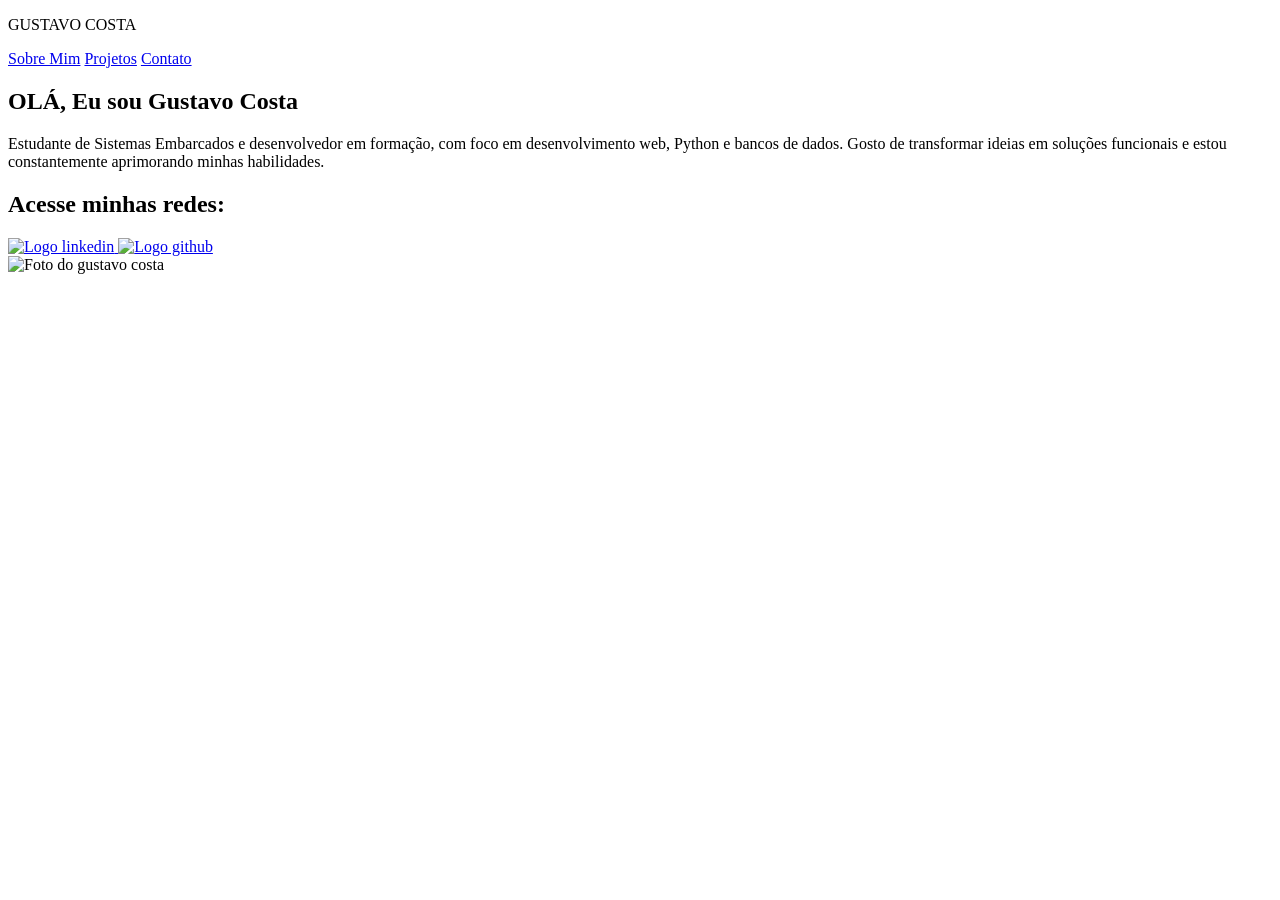
==== index.html @ 6296b114 "concluido a home do portifólio" ====
<!DOCTYPE html>
<html lang="pt-br">
<head>
    <meta charset="UTF-8">
    <meta name="viewport" content="width=device-width, initial-scale=1.0">
    <title>Gustavo Costa | Portfólio</title>
    <link rel ="stylesheet" href="styles.css">
</head>
<body>
    <header class="cabecalho">
        <p class="cabecalho__texto">GUSTAVO COSTA</p>
        <nav class="cabecalho__menu">
            <a class="cabecalho__menu__link" href="#">Sobre Mim</a>
            <a class="cabecalho__menu__link" href="#">Projetos</a>
            <a class="cabecalho__menu__link" href="#">Contato</a>
        </nav>
    </header>
    <main class="home">
        <section class="home__conteudo">
                <h1 class="home__conteudo__titulo">
                    OLÁ, Eu sou Gustavo Costa
                </h1>
                <p class="home__conteudo__paragrafo">
                    Estudante de Sistemas Embarcados e desenvolvedor em formação, com foco em desenvolvimento web, Python e bancos de dados. Gosto de transformar ideias em soluções funcionais e estou constantemente aprimorando minhas habilidades.
                </p>
            <div class ="home__redes">
                <h2 class="home__redes__subtitulo">
                    Acesse minhas redes:
                </h2>
            
                <div class="home__redes__links">
                    <a 
                        class="home__redes__link" 
                        href="https://www.linkedin.com/in/gustavo-costa-andrade"
                        target="_blank"
                        rel="noopener noreferrer"
                        aria-label="Acessar meu LinkedIn"
                        >
                        <img src="assets/linkedin.png" alt="Logo linkedin">
                    </a>
                    <a 
                        class="home__redes__link" 
                        href= "https://github.com/gusta870"
                        target="_blank"
                        rel="noopener noreferrer"
                        aria-label="Acessar meu GitHub"
                        >
                        <img src="assets/github.png" alt="Logo github">
                    </a>
                </div>
            </div>
        </section>

        <section class="home__apresentacao">
            <img 
                class="home__imagem" 
                src="assets/image.png" 
                alt="Foto do gustavo costa"
            >
        </section>
    </main>
    <footer class="rodape"></footer>
</body>
</html>
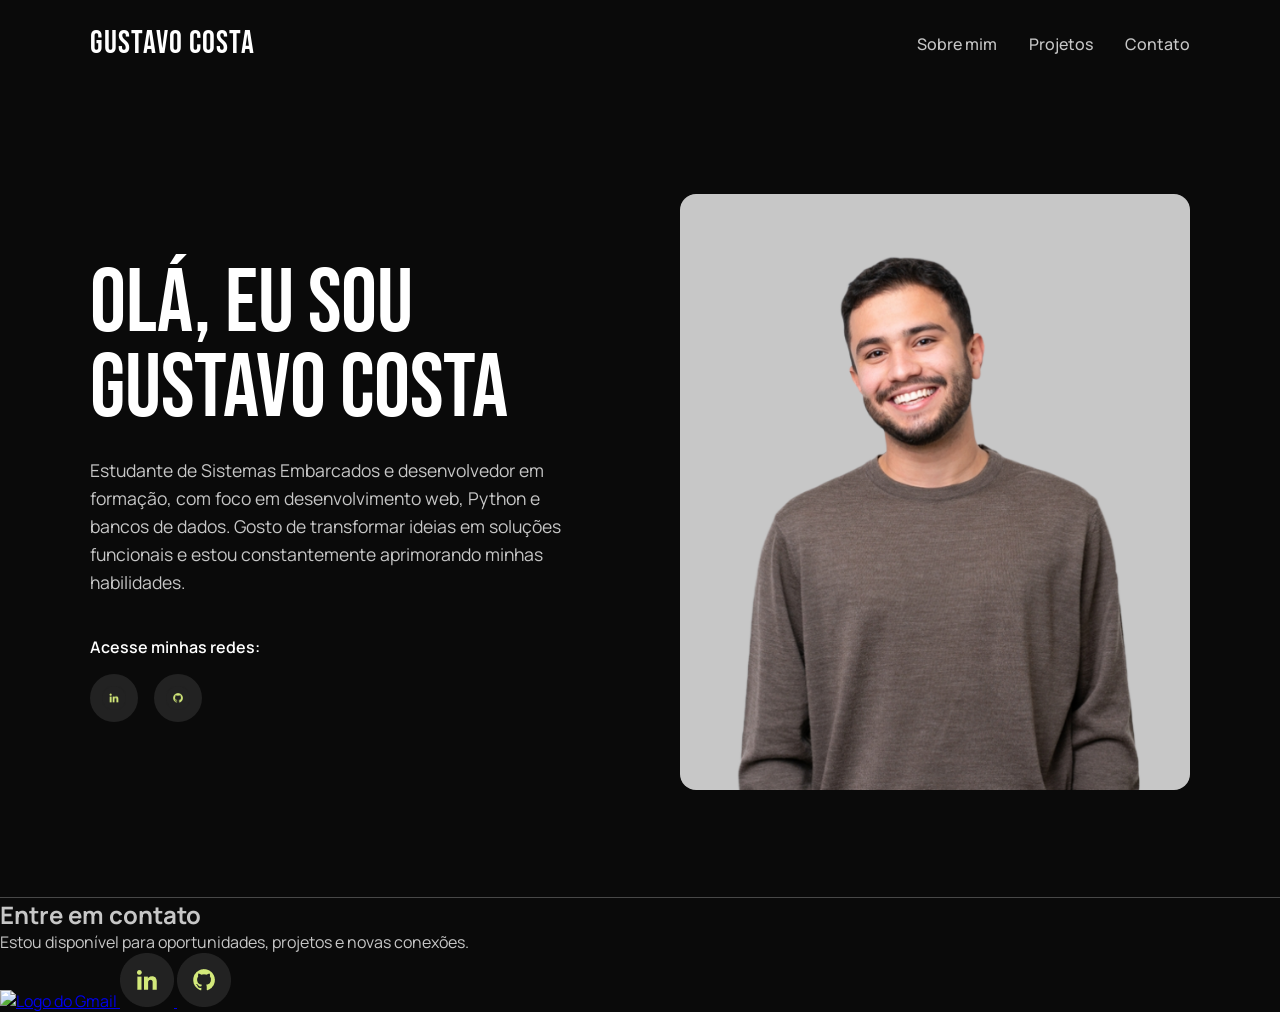
==== commit a888e976: "implementações dos links para as outras páginas e conclusão do rodapé" ====
--- a/index.html
+++ b/index.html
@@ -10,9 +10,15 @@
     <header class="cabecalho">
         <p class="cabecalho__texto">GUSTAVO COSTA</p>
         <nav class="cabecalho__menu">
-            <a class="cabecalho__menu__link" href="#">Sobre Mim</a>
-            <a class="cabecalho__menu__link" href="#">Projetos</a>
-            <a class="cabecalho__menu__link" href="#">Contato</a>
+            <a class="cabecalho__menu__link" href="about.html">
+                Sobre mim
+            </a>
+            <a class="cabecalho__menu__link" href="project.html">
+                Projetos
+            </a>
+            <a class="cabecalho__menu__link" href="#contato">
+                Contato
+            </a>
         </nav>
     </header>
     <main class="home">
@@ -59,6 +65,46 @@
             >
         </section>
     </main>
-    <footer class="rodape"></footer>
+    <footer class="rodape" id="contato">
+        <h2 class="rodape__titulo">
+            Entre em contato
+        </h2>
+
+        <p class="rodape__texto">
+            Estou disponível para oportunidades, projetos e novas conexões.
+        </p>
+
+        <div class="rodape__redes">
+            <a
+                class="rodape__redes__link"
+                href="https://mail.google.com/mail/?view=cm&fs=1&to=anjosgustavodev@gmail.com&su=Contato%20pelo%20portfólio"
+                target="_blank"
+                rel="noopener noreferrer"
+                aria-label="Enviar um e-mail para Gustavo Costa"
+            >
+                <img src="assets/gmail.png" alt="Logo do Gmail">
+            </a>
+
+            <a
+                class="rodape__redes__link"
+                href="https://www.linkedin.com/in/gustavo-costa-andrade"
+                target="_blank"
+                rel="noopener noreferrer"
+                aria-label="Acessar meu LinkedIn"
+            >
+                <img src="assets/linkedin.png" alt="Logo do LinkedIn">
+            </a>
+
+            <a
+                class="rodape__redes__link"
+                href="https://github.com/gusta870"
+                target="_blank"
+                rel="noopener noreferrer"
+                aria-label="Acessar meu GitHub"
+            >
+                <img src="assets/github.png" alt="Logo do GitHub">
+            </a>
+        </div>
+    </footer>
 </body>
 </html>
--- a/styles.css
+++ b/styles.css
@@ -0,0 +1,224 @@
+@import url('https://fonts.googleapis.com/css2?family=Bebas+Neue&family=Inter:ital,opsz,wght@0,14..32,100..900;1,14..32,100..900&display=swap');
+
+@import url('https://fonts.googleapis.com/css2?family=Manrope:wght@400;500;600;700&display=swap');
+
+
+:root {
+    --cor-de-fundo: #0A0A0A;
+    --cor-titulo: #FFFFFF;
+    --cor-texto: #C7C7C7;
+    --cor-destaque: #D3E97A;
+    --cor-borda: #484848;
+
+    --fonte-titulo: "Bebas Neue", sans-serif;
+    --fonte-texto: "Manrope", sans-serif;
+}
+
+
+* {
+    margin: 0;
+    padding: 0;
+    box-sizing: border-box;
+}
+
+
+html {
+    scroll-behavior: smooth;
+}
+
+
+body {
+    background-color: var(--cor-de-fundo);
+    color: var(--cor-texto);
+    font-family: var(--fonte-texto);
+}
+
+
+/* CABEÇALHO */
+
+.cabecalho {
+    width: 100%;
+    max-width: 1440px;
+    margin: 0 auto;
+    padding: 24px 7%;
+
+    display: flex;
+    align-items: center;
+    justify-content: space-between;
+}
+
+.cabecalho__texto {
+    color: var(--cor-titulo);
+    font-family: var(--fonte-titulo);
+    font-size: 2rem;
+    letter-spacing: 1px;
+}
+
+.cabecalho__menu {
+    display: flex;
+    align-items: center;
+    gap: 32px;
+}
+
+.cabecalho__menu__link {
+    color: var(--cor-texto);
+    font-size: 1rem;
+    font-weight: 500;
+    text-decoration: none;
+    transition: color 0.3s ease;
+}
+
+.cabecalho__menu__link:hover {
+    color: var(--cor-destaque);
+}
+
+
+/* SEÇÃO PRINCIPAL */
+
+.home {
+    width: 100%;
+    max-width: 1440px;
+    min-height: calc(100vh - 90px);
+    margin: 0 auto;
+    padding: 64px 7%;
+
+    display: flex;
+    align-items: center;
+    justify-content: space-between;
+    gap: 80px;
+}
+
+.home__conteudo {
+    width: 50%;
+    max-width: 600px;
+}
+
+.home__conteudo__titulo {
+    color: var(--cor-titulo);
+    font-family: var(--fonte-titulo);
+    font-size: clamp(3.5rem, 7vw, 6.3rem);
+    font-weight: 400;
+    line-height: 0.95;
+    text-transform: uppercase;
+}
+
+.home__conteudo__paragrafo {
+    max-width: 550px;
+    margin-top: 24px;
+
+    color: var(--cor-texto);
+    font-size: 1.1rem;
+    line-height: 1.6;
+}
+
+
+/* REDES SOCIAIS */
+
+.home__redes {
+    margin-top: 40px;
+}
+
+.home__redes__subtitulo {
+    margin-bottom: 16px;
+
+    color: var(--cor-titulo);
+    font-size: 1rem;
+    font-weight: 600;
+}
+
+.home__redes__links {
+    display: flex;
+    align-items: center;
+    gap: 16px;
+}
+
+.home__redes__link {
+    width: 48px;
+    height: 48px;
+
+    display: flex;
+    align-items: center;
+    justify-content: center;
+
+    background-color: #222222;
+    border-radius: 50%;
+    transition:
+        background-color 0.3s ease,
+        transform 0.3s ease;
+}
+
+.home__redes__link img {
+    width: 24px;
+    height: 24px;
+    object-fit: contain;
+}
+
+.home__redes__link:hover {
+    background-color: var(--cor-destaque);
+    transform: translateY(-4px);
+}
+
+
+/* IMAGEM */
+
+.home__apresentacao {
+    width: 50%;
+    max-width: 550px;
+}
+
+.home__imagem {
+    width: 100%;
+    display: block;
+    border-radius: 16px;
+    object-fit: cover;
+}
+
+
+/* RODAPÉ */
+
+.rodape {
+    width: 100%;
+    border-top: 1px solid var(--cor-borda);
+}
+
+
+/* RESPONSIVIDADE */
+
+@media (max-width: 768px) {
+    .cabecalho {
+        padding: 20px 5%;
+    }
+
+    .cabecalho__texto {
+        font-size: 1.7rem;
+    }
+
+    .cabecalho__menu {
+        display: none;
+    }
+
+    .home {
+        min-height: auto;
+        padding: 48px 5%;
+
+        flex-direction: column;
+        align-items: flex-start;
+        gap: 48px;
+    }
+
+    .home__conteudo,
+    .home__apresentacao {
+        width: 100%;
+        max-width: none;
+    }
+
+    .home__conteudo__titulo {
+        font-size: clamp(3.5rem, 17vw, 5rem);
+    }
+
+    .home__conteudo__paragrafo {
+        font-size: 1rem;
+    }
+}
+
+
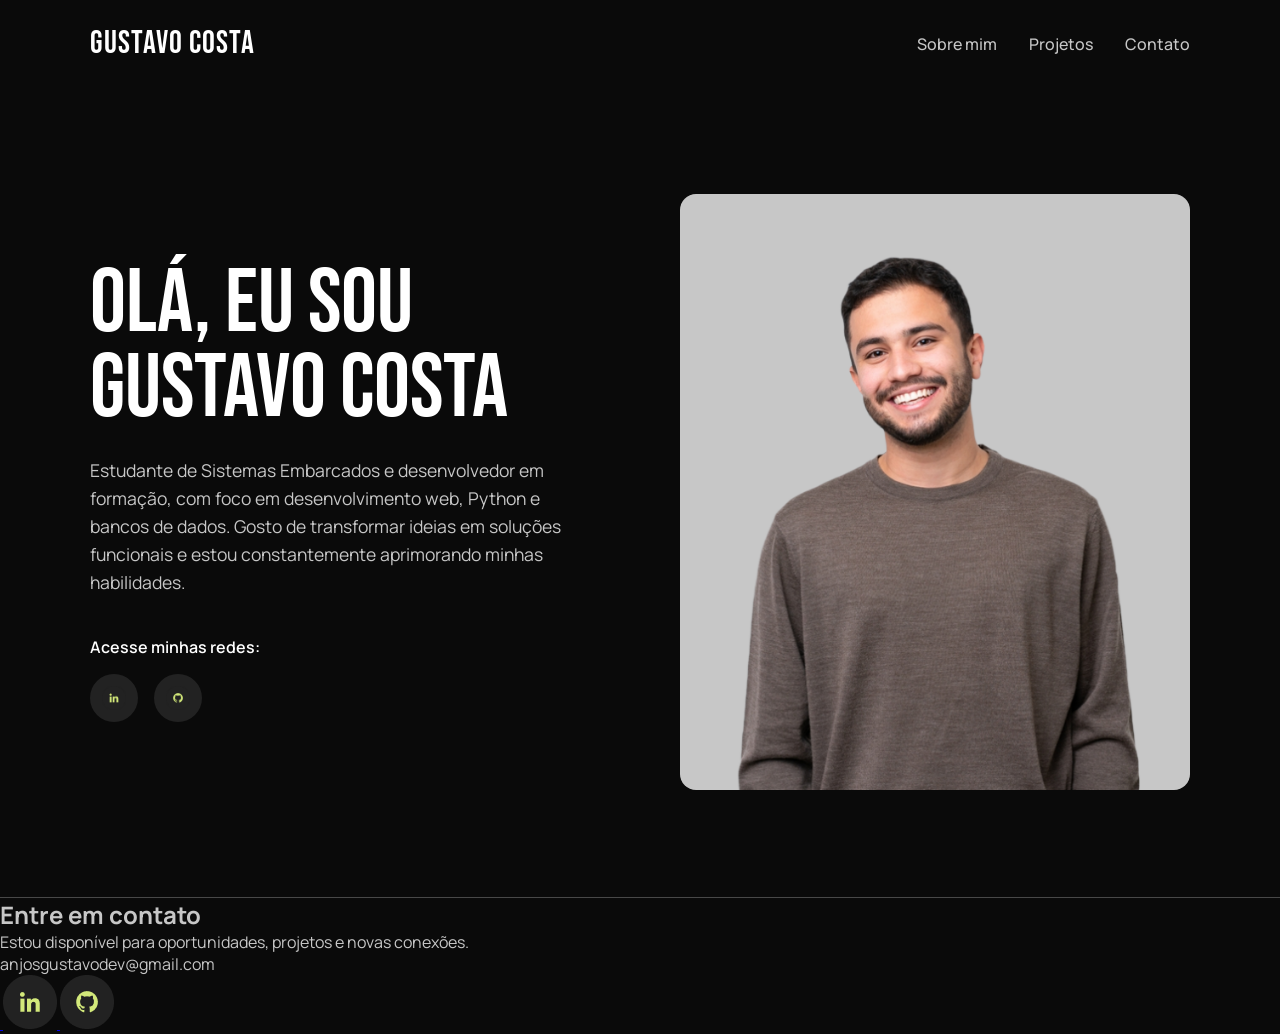
==== commit d579588e: "foi feita uma alteração no rodapé" ====
--- a/index.html
+++ b/index.html
@@ -74,6 +74,10 @@
             Estou disponível para oportunidades, projetos e novas conexões.
         </p>
 
+        <p class="rodape__email">
+            anjosgustavodev@gmail.com
+        </p>
+
         <div class="rodape__redes">
             <a
                 class="rodape__redes__link"
@@ -82,7 +86,10 @@
                 rel="noopener noreferrer"
                 aria-label="Enviar um e-mail para Gustavo Costa"
             >
-                <img src="assets/gmail.png" alt="Logo do Gmail">
+                <img
+                    src="assets/gmail.png"
+                    alt=""
+                >
             </a>
 
             <a
@@ -90,9 +97,12 @@
                 href="https://www.linkedin.com/in/gustavo-costa-andrade"
                 target="_blank"
                 rel="noopener noreferrer"
-                aria-label="Acessar meu LinkedIn"
+                aria-label="Acessar o LinkedIn de Gustavo Costa"
             >
-                <img src="assets/linkedin.png" alt="Logo do LinkedIn">
+                <img
+                    src="assets/linkedin.png"
+                    alt=""
+                >
             </a>
 
             <a
@@ -100,9 +110,12 @@
                 href="https://github.com/gusta870"
                 target="_blank"
                 rel="noopener noreferrer"
-                aria-label="Acessar meu GitHub"
+                aria-label="Acessar o GitHub de Gustavo Costa"
             >
-                <img src="assets/github.png" alt="Logo do GitHub">
+                <img
+                    src="assets/github.png"
+                    alt=""
+                >
             </a>
         </div>
     </footer>
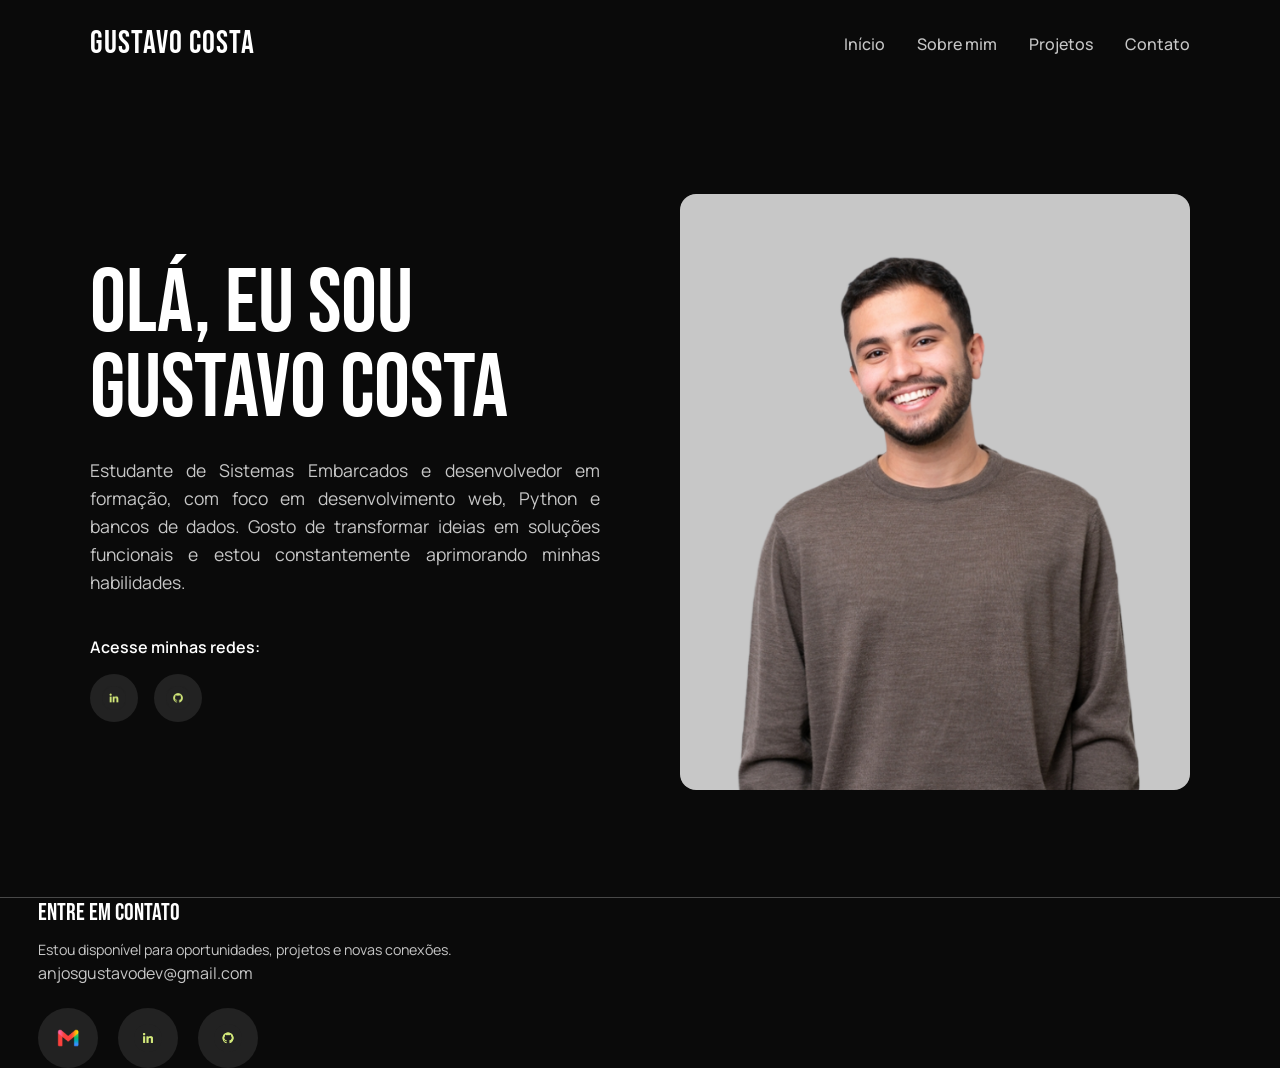
==== commit 15dfde8a: "incluindo todas as alterações" ====
--- a/index.html
+++ b/index.html
@@ -5,18 +5,44 @@
     <meta name="viewport" content="width=device-width, initial-scale=1.0">
     <title>Gustavo Costa | Portfólio</title>
     <link rel ="stylesheet" href="styles.css">
+    <script src="menu.js" defer></script>
 </head>
 <body>
     <header class="cabecalho">
-        <p class="cabecalho__texto">GUSTAVO COSTA</p>
-        <nav class="cabecalho__menu">
+        <p class="cabecalho__texto">
+            GUSTAVO COSTA
+        </p>
+
+        <button
+            class="cabecalho__botao-menu"
+            type="button"
+            aria-label="Abrir menu de navegação"
+            aria-expanded="false"
+        >
+            <img
+                class="cabecalho__icone-menu"
+                src="assets/menu.png"
+                alt=""
+            >
+        </button>
+
+        <nav
+            class="cabecalho__menu"
+            aria-label="Navegação principal"
+        >
+            <a class="cabecalho__menu__link" href="index.html">
+                Início
+            </a>
+
             <a class="cabecalho__menu__link" href="about.html">
                 Sobre mim
             </a>
+
             <a class="cabecalho__menu__link" href="project.html">
                 Projetos
             </a>
-            <a class="cabecalho__menu__link" href="#contato">
+
+            <a class="cabecalho__menu__link" href="index.html#contato">
                 Contato
             </a>
         </nav>
--- a/styles.css
+++ b/styles.css
@@ -46,6 +46,9 @@
     align-items: center;
     justify-content: space-between;
 }
+.cabecalho__botao-menu {
+    display: none;
+}
 
 .cabecalho__texto {
     color: var(--cor-titulo);
@@ -109,6 +112,7 @@
     color: var(--cor-texto);
     font-size: 1.1rem;
     line-height: 1.6;
+    text-align: justify;
 }
 
 
@@ -178,24 +182,589 @@
 
 .rodape {
     width: 100%;
+    padding-left: 3%;
     border-top: 1px solid var(--cor-borda);
 }
 
-
-/* RESPONSIVIDADE */
+.rodape__titulo {
+    color: var(--cor-titulo);
+    font-family: var(--fonte-titulo);
+    font-size: 1.5rem;
+    font-weight: 400;
+}
+
+.rodape__texto {
+    margin-top: 12px;
+    color: var(--cor-texto);
+    font-size: 0.89rem;
+    line-height: 1.6;
+}
+
+.rodape__redes {
+    display: flex;
+    align-items: center;
+    gap: 20px;
+    margin-top: 24px;
+}
+
+.rodape__redes__link {
+    width: 60px;
+    height: 60px;
+
+    display: flex;
+    align-items: center;
+    justify-content: center;
+
+    background-color: #222222;
+    border-radius: 50%;
+
+    transition:
+        background-color 0.3s ease,
+        transform 0.3s ease;
+}
+
+.rodape__redes__link img {
+    width: 28px;
+    height: 28px;
+    object-fit: contain;
+}
+
+.rodape__redes__link:hover {
+    background-color: var(--cor-destaque);
+    transform: translateY(-4px);
+}
+
+
+/* =========================
+   PÁGINA SOBRE MIM
+========================= */
+
+.sobre {
+    width: 100%;
+    padding: 80px 7%;
+}
+
+/* Apresentação */
+.sobre__apresentacao {
+    padding-bottom: 80px;
+}
+
+.sobre__apresentacao__titulo {
+    margin-bottom: 32px;
+
+    color: var(--cor-titulo);
+    font-family: var(--fonte-titulo);
+    font-size: 3rem;
+    font-weight: 400;
+    line-height: 1.2;
+}
+
+/* Linha com os parágrafos e a imagem */
+
+.sobre__apresentacao__linha {
+    display: flex;
+    align-items: flex-start;
+    justify-content: space-between;
+    gap: 60px;
+}
+
+/* Área dos dois parágrafos */
+
+.sobre__apresentacao__textos {
+    width: 75%;
+
+    display: flex;
+    align-items: flex-start;
+    gap: 40px;
+}
+
+.sobre__apresentacao__paragrafo {
+    flex: 1;
+    margin: 0;
+
+    color: var(--cor-texto);
+    font-family: var(--fonte-texto);
+    font-size: 1rem;
+    line-height: 1.7;
+    text-align: justify;
+}
+
+/* Área da imagem */
+
+.sobre__imagem {
+    width: 25%;
+
+    display: flex;
+    justify-content: flex-end;
+    align-items: flex-start;
+}
+
+.sobre__imagem__foto {
+    display: block;
+
+    width: 100%;
+    max-width: 220px;
+    height: auto;
+
+    border-radius: 16px;
+    object-fit: cover;
+}
+
+/* Minha trajetória */
+
+.sobre__trajetoria {
+    padding: 70px 0;
+    border-top: 1px solid var(--cor-borda);
+}
+
+.sobre__secao__titulo {
+    margin-bottom: 24px;
+
+    color: var(--cor-titulo);
+    font-family: var(--fonte-titulo);
+    font-size: 2rem;
+    font-weight: 400;
+    line-height: 1.3;
+}
+
+.sobre__secao__paragrafo {
+    max-width: 900px;
+    margin-bottom: 18px;
+
+    color: var(--cor-texto);
+    font-family: var(--fonte-texto);
+    font-size: 1rem;
+    line-height: 1.7;
+    text-align: justify;
+}
+
+/* Competências */
+
+.sobre__competencias {
+    padding: 70px 0;
+    border-top: 1px solid var(--cor-borda);
+}
+
+.sobre__competencias__lista {
+    display: flex;
+    flex-wrap: wrap;
+    gap: 16px;
+
+    margin: 0;
+    padding: 0;
+
+    list-style: none;
+}
+
+.sobre__competencias__item {
+    padding: 14px 24px;
+
+    color: var(--cor-titulo);
+    background-color: #222222;
+    border: 1px solid var(--cor-borda);
+    border-radius: 30px;
+
+    font-family: var(--fonte-texto);
+    font-size: 0.95rem;
+
+    transition:
+        background-color 0.3s ease,
+        color 0.3s ease,
+        transform 0.3s ease;
+}
+
+.sobre__competencias__item:hover {
+    color: #000000;
+    background-color: var(--cor-destaque);
+    transform: translateY(-4px);
+}
+
+/* Currículo */
+
+.sobre__curriculo {
+    padding: 70px 0;
+    border-top: 1px solid var(--cor-borda);
+}
+
+.sobre__curriculo__texto {
+    max-width: 700px;
+    margin-bottom: 28px;
+
+    color: var(--cor-texto);
+    font-family: var(--fonte-texto);
+    font-size: 1rem;
+    line-height: 1.7;
+}
+
+.sobre__curriculo__acoes {
+    display: flex;
+    flex-wrap: wrap;
+    gap: 16px;
+}
+
+.sobre__curriculo__botao {
+    display: inline-flex;
+    align-items: center;
+    justify-content: center;
+
+    min-width: 190px;
+    padding: 14px 24px;
+
+    color: #000000;
+    background-color: var(--cor-destaque);
+    border: 1px solid var(--cor-destaque);
+    border-radius: 30px;
+
+    font-family: var(--fonte-texto);
+    font-size: 0.95rem;
+    font-weight: 600;
+    text-decoration: none;
+
+    transition:
+        background-color 0.3s ease,
+        color 0.3s ease,
+        transform 0.3s ease;
+}
+
+.sobre__curriculo__botao:hover {
+    transform: translateY(-4px);
+}
+
+.sobre__curriculo__botao--secundario {
+    color: var(--cor-titulo);
+    background-color: transparent;
+}
+
+.sobre__curriculo__botao--secundario:hover {
+    color: #000000;
+    background-color: var(--cor-destaque);
+}
+
+/* =========================
+   PÁGINA DE PROJETOS
+========================= */
+
+.projeto {
+    width: 100%;
+    padding: 80px 7%;
+}
+
+/* =========================
+   APRESENTAÇÃO
+========================= */
+
+.projeto__apresentacao {
+    max-width: 850px;
+    padding-bottom: 70px;
+}
+
+.projeto__apresentacao__destaque {
+    margin-bottom: 16px;
+
+    color: var(--cor-destaque);
+    font-family: var(--fonte-texto);
+    font-size: 0.85rem;
+    font-weight: 600;
+    letter-spacing: 3px;
+}
+
+.projeto__apresentacao__titulo {
+    margin-bottom: 24px;
+
+    color: var(--cor-titulo);
+    font-family: var(--fonte-titulo);
+    font-size: 3rem;
+    font-weight: 400;
+    line-height: 1.2;
+}
+
+.projeto__apresentacao__texto {
+    max-width: 700px;
+
+    color: var(--cor-texto);
+    font-family: var(--fonte-texto);
+    font-size: 1rem;
+    line-height: 1.7;
+}
+
+/* =========================
+   LISTA DE PROJETOS
+========================= */
+
+.projeto__lista {
+    width: 100%;
+}
+
+/* =========================
+   PROJETO PRONTO
+========================= */
+
+.projeto__pronto {
+    display: flex;
+    align-items: center;
+    justify-content: space-between;
+    gap: 60px;
+
+    padding: 70px 0;
+
+    border-top: 1px solid var(--cor-borda);
+}
+
+/* Imagem do projeto */
+
+.projeto__pronto__imagem {
+    display: block;
+
+    width: 50%;
+    max-width: 650px;
+    aspect-ratio: 16 / 10;
+
+    background-color: #181818;
+    border: 1px solid var(--cor-borda);
+    border-radius: 16px;
+
+    object-fit: cover;
+}
+
+/* Informações do projeto */
+
+.projeto__pronto__informacoes {
+    width: 45%;
+}
+
+.projeto__pronto__informacoes__categoria {
+    margin-bottom: 14px;
+
+    color: var(--cor-destaque);
+    font-family: var(--fonte-texto);
+    font-size: 0.85rem;
+    font-weight: 600;
+    letter-spacing: 2px;
+    text-transform: uppercase;
+}
+
+.projeto__pronto__informacoes__nome {
+    margin-bottom: 20px;
+
+    color: var(--cor-titulo);
+    font-family: var(--fonte-titulo);
+    font-size: 2rem;
+    font-weight: 400;
+    line-height: 1.3;
+}
+
+.projeto__pronto__informacoes__descricao {
+    margin-bottom: 28px;
+
+    color: var(--cor-texto);
+    font-family: var(--fonte-texto);
+    font-size: 1rem;
+    line-height: 1.7;
+    text-align: justify;
+}
+
+/* =========================
+   TECNOLOGIAS
+========================= */
+
+.projeto__pronto__tecnologias {
+    display: flex;
+    flex-wrap: wrap;
+    gap: 12px;
+
+    margin: 0 0 30px;
+    padding: 0;
+
+    list-style: none;
+}
+
+.projeto__pronto__tecnologia {
+    padding: 10px 18px;
+
+    color: var(--cor-titulo);
+    background-color: #222222;
+    border: 1px solid var(--cor-borda);
+    border-radius: 30px;
+
+    font-family: var(--fonte-texto);
+    font-size: 0.85rem;
+
+    transition:
+        color 0.3s ease,
+        background-color 0.3s ease,
+        transform 0.3s ease;
+}
+
+.projeto__pronto__tecnologia:hover {
+    color: #000000;
+    background-color: var(--cor-destaque);
+    transform: translateY(-3px);
+}
+
+/* =========================
+   BOTÕES DO PROJETO
+========================= */
+
+.projeto__pronto__acoes {
+    display: flex;
+    flex-wrap: wrap;
+    gap: 16px;
+}
+
+.projeto__pronto__link {
+    display: inline-flex;
+    align-items: center;
+    justify-content: center;
+
+    min-width: 160px;
+    padding: 14px 22px;
+
+    color: #000000;
+    background-color: var(--cor-destaque);
+    border: 1px solid var(--cor-destaque);
+    border-radius: 30px;
+
+    font-family: var(--fonte-texto);
+    font-size: 0.9rem;
+    font-weight: 600;
+    text-decoration: none;
+
+    transition:
+        color 0.3s ease,
+        background-color 0.3s ease,
+        transform 0.3s ease;
+}
+
+.projeto__pronto__link:hover {
+    transform: translateY(-4px);
+}
+
+.projeto__pronto__link--secundario {
+    color: var(--cor-titulo);
+    background-color: transparent;
+}
+
+.projeto__pronto__link--secundario:hover {
+    color: #000000;
+    background-color: var(--cor-destaque);
+}
+
+/* =========================
+   PROJETOS FUTUROS
+========================= */
+
+.projeto__futuro {
+    padding: 70px 0;
+
+    border-top: 1px solid var(--cor-borda);
+}
+
+.projeto__futuro__destaque {
+    margin-bottom: 16px;
+
+    color: var(--cor-destaque);
+    font-family: var(--fonte-texto);
+    font-size: 0.85rem;
+    font-weight: 600;
+    letter-spacing: 3px;
+}
+
+.projeto__futuro__titulo {
+    margin-bottom: 20px;
+
+    color: var(--cor-titulo);
+    font-family: var(--fonte-titulo);
+    font-size: 2rem;
+    font-weight: 400;
+    line-height: 1.3;
+}
+
+.projeto__futuro__texto {
+    max-width: 700px;
+
+    color: var(--cor-texto);
+    font-family: var(--fonte-texto);
+    font-size: 1rem;
+    line-height: 1.7;
+}
+
+
+/* =========================
+   RESPONSIVIDADE
+========================= */
 
 @media (max-width: 768px) {
+    /* =========================
+       CABEÇALHO E MENU
+    ========================= */
     .cabecalho {
+        position: relative;
+        z-index: 1000;
         padding: 20px 5%;
     }
 
-    .cabecalho__texto {
-        font-size: 1.7rem;
+    .cabecalho__botao-menu {
+        display: flex;
+        align-items: center;
+        justify-content: center;
+
+        width: 44px;
+        height: 44px;
+        padding: 8px;
+
+        background-color: transparent;
+        border: none;
+        cursor: pointer;
+    }
+
+    .cabecalho__icone-menu {
+        display: block;
+        width: 28px;
+        height: 28px;
+        object-fit: contain;
     }
 
     .cabecalho__menu {
+        position: absolute;
+        top: 100%;
+        right: 5%;
+        z-index: 1001;
+
+        width: 220px;
+        padding: 12px;
+
         display: none;
-    }
+        flex-direction: column;
+        align-items: stretch;
+        gap: 0;
+
+        background-color: #181818;
+        border: 1px solid var(--cor-borda);
+        border-radius: 12px;
+    }
+
+    .cabecalho__menu.cabecalho__menu--aberto {
+        display: flex;
+    }
+
+    .cabecalho__menu__link {
+        display: block;
+
+        width: 100%;
+        padding: 14px 10px;
+
+        color: var(--cor-texto);
+        border-bottom: 1px solid var(--cor-borda);
+        text-decoration: none;
+    }
+
+    .cabecalho__menu__link:last-child {
+        border-bottom: none;
+    }
+
+    /* =========================
+       PÁGINA INICIAL
+    ========================= */
 
     .home {
         min-height: auto;
@@ -219,6 +788,230 @@
     .home__conteudo__paragrafo {
         font-size: 1rem;
     }
-}
-
-
+
+    /* =========================
+       PÁGINA SOBRE MIM
+    ========================= */
+
+    .sobre {
+        padding: 48px 5%;
+    }
+
+    .sobre__apresentacao {
+        padding-bottom: 50px;
+    }
+
+    .sobre__apresentacao__titulo {
+        margin-bottom: 28px;
+        font-size: 2.2rem;
+    }
+
+    /* Coloca textos e imagem em coluna */
+
+    .sobre__apresentacao__linha {
+        flex-direction: column;
+        gap: 36px;
+    }
+
+    /* Coloca os dois parágrafos um abaixo do outro */
+
+    .sobre__apresentacao__textos {
+        width: 100%;
+
+        flex-direction: column;
+        gap: 18px;
+    }
+
+    .sobre__apresentacao__paragrafo {
+        width: 100%;
+        font-size: 0.95rem;
+        text-align: left;
+    }
+
+    /* Centraliza a imagem */
+
+    .sobre__imagem {
+        width: 100%;
+        justify-content: center;
+    }
+
+    .sobre__imagem__foto {
+        width: 100%;
+        max-width: 300px;
+    }
+
+    /* Seções inferiores */
+
+    .sobre__trajetoria,
+    .sobre__competencias,
+    .sobre__curriculo {
+        padding: 50px 0;
+    }
+
+    .sobre__secao__titulo {
+        margin-bottom: 20px;
+        font-size: 1.6rem;
+    }
+
+    .sobre__secao__paragrafo {
+        width: 100%;
+        font-size: 0.95rem;
+        text-align: left;
+    }
+
+    /* Competências */
+
+    .sobre__competencias__lista {
+        gap: 12px;
+    }
+
+    .sobre__competencias__item {
+        padding: 12px 18px;
+        font-size: 0.9rem;
+    }
+
+    /* Currículo */
+
+    .sobre__curriculo__texto {
+        width: 100%;
+        font-size: 0.95rem;
+    }
+
+    .sobre__curriculo__acoes {
+        flex-direction: column;
+    }
+
+    .sobre__curriculo__botao {
+        width: 100%;
+    }
+
+    /* =========================
+    PÁGINA DE PROJETOS
+    ========================= */
+
+    .projeto {
+        padding: 48px 5%;
+    }
+
+    .projeto__apresentacao {
+        padding-bottom: 50px;
+    }
+
+    .projeto__apresentacao__destaque {
+        font-size: 0.8rem;
+        letter-spacing: 2px;
+    }
+
+    .projeto__apresentacao__titulo {
+        margin-bottom: 20px;
+        font-size: 2.2rem;
+    }
+
+    .projeto__apresentacao__texto {
+        font-size: 0.95rem;
+    }
+
+    /* Projeto em coluna */
+
+    .projeto__pronto {
+        flex-direction: column;
+        align-items: flex-start;
+        gap: 36px;
+
+        padding: 50px 0;
+    }
+
+    .projeto__pronto__imagem {
+        width: 100%;
+        max-width: none;
+    }
+
+    /* Informações ocupando toda a largura */
+
+    .projeto__pronto__informacoes {
+        width: 100%;
+    }
+
+    .projeto__pronto__informacoes__categoria {
+        font-size: 0.8rem;
+    }
+
+    .projeto__pronto__informacoes__nome {
+        font-size: 1.7rem;
+    }
+
+    .projeto__pronto__informacoes__descricao {
+        font-size: 0.95rem;
+        text-align: left;
+    }
+
+    /* Tecnologias */
+
+    .projeto__pronto__tecnologias {
+        gap: 10px;
+    }
+
+    .projeto__pronto__tecnologia {
+        padding: 10px 16px;
+        font-size: 0.8rem;
+    }
+
+    /* Botões */
+
+    .projeto__pronto__acoes {
+        flex-direction: column;
+    }
+
+    .projeto__pronto__link {
+        width: 100%;
+    }
+
+    /* Projetos futuros */
+
+    .projeto__futuro {
+        padding: 50px 0;
+    }
+
+    .projeto__futuro__destaque {
+        font-size: 0.8rem;
+        letter-spacing: 2px;
+    }
+
+    .projeto__futuro__titulo {
+        font-size: 1.7rem;
+    }
+
+    .projeto__futuro__texto {
+        font-size: 0.95rem;
+    }
+
+    /* =========================
+       RODAPÉ
+    ========================= */
+
+    .rodape {
+        padding: 32px 5%;
+    }
+
+    .rodape__titulo {
+        font-size: 1.3rem;
+    }
+
+    .rodape__texto {
+        font-size: 0.85rem;
+    }
+
+    .rodape__redes {
+        gap: 16px;
+    }
+
+    .rodape__redes__link {
+        width: 50px;
+        height: 50px;
+    }
+
+    .rodape__redes__link img {
+        width: 24px;
+        height: 24px;
+    }
+}
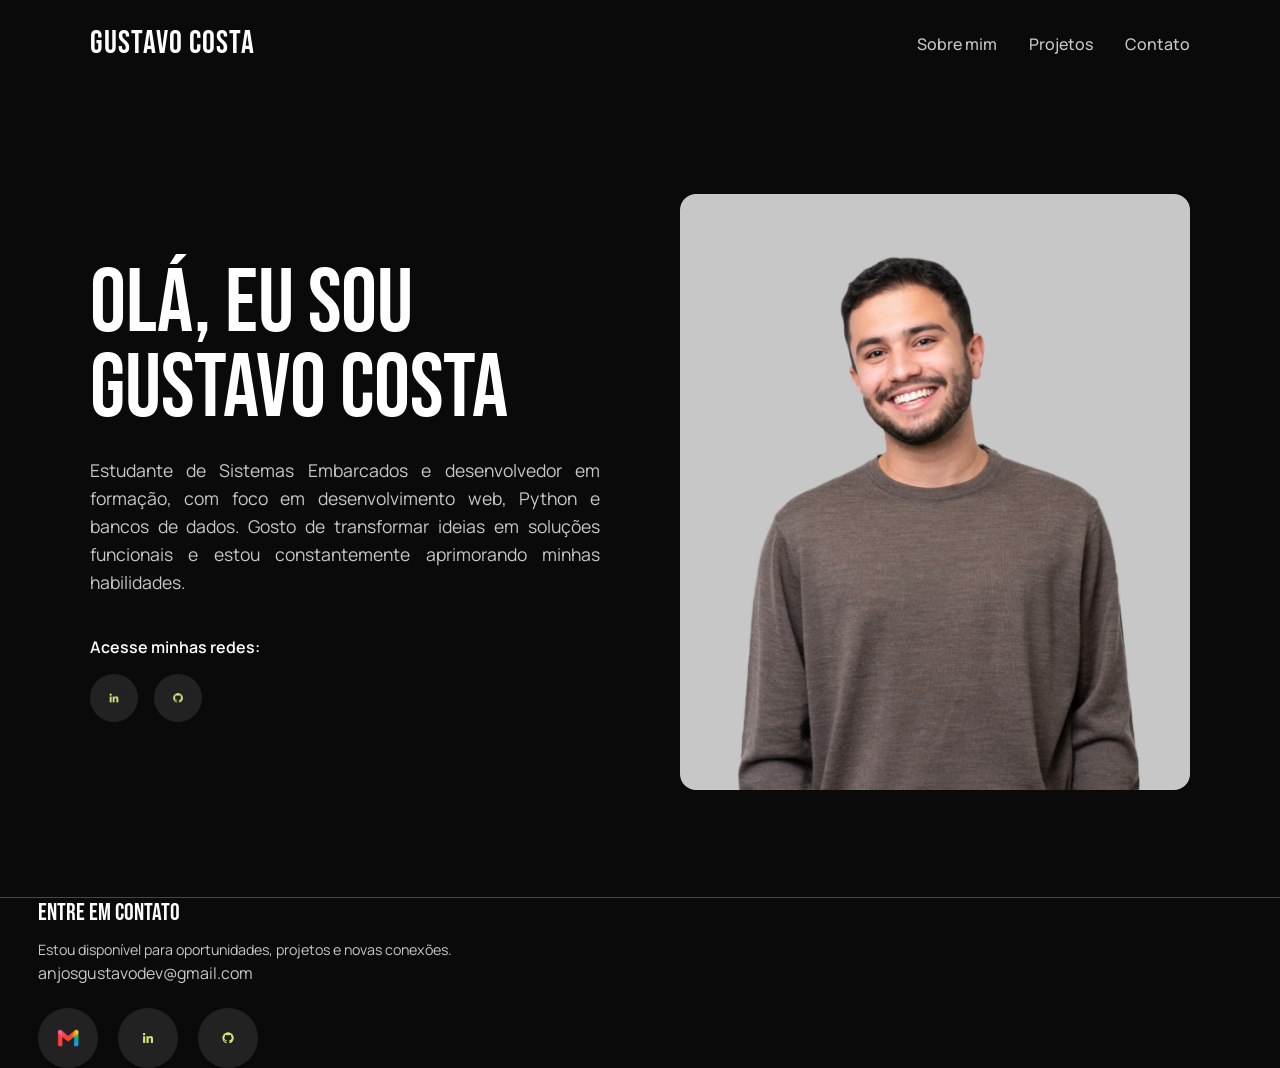
==== commit bbf4c4e9: "alterações feitas no cabeçalho das páginas" ====
--- a/index.html
+++ b/index.html
@@ -30,10 +30,6 @@
             class="cabecalho__menu"
             aria-label="Navegação principal"
         >
-            <a class="cabecalho__menu__link" href="index.html">
-                Início
-            </a>
-
             <a class="cabecalho__menu__link" href="about.html">
                 Sobre mim
             </a>
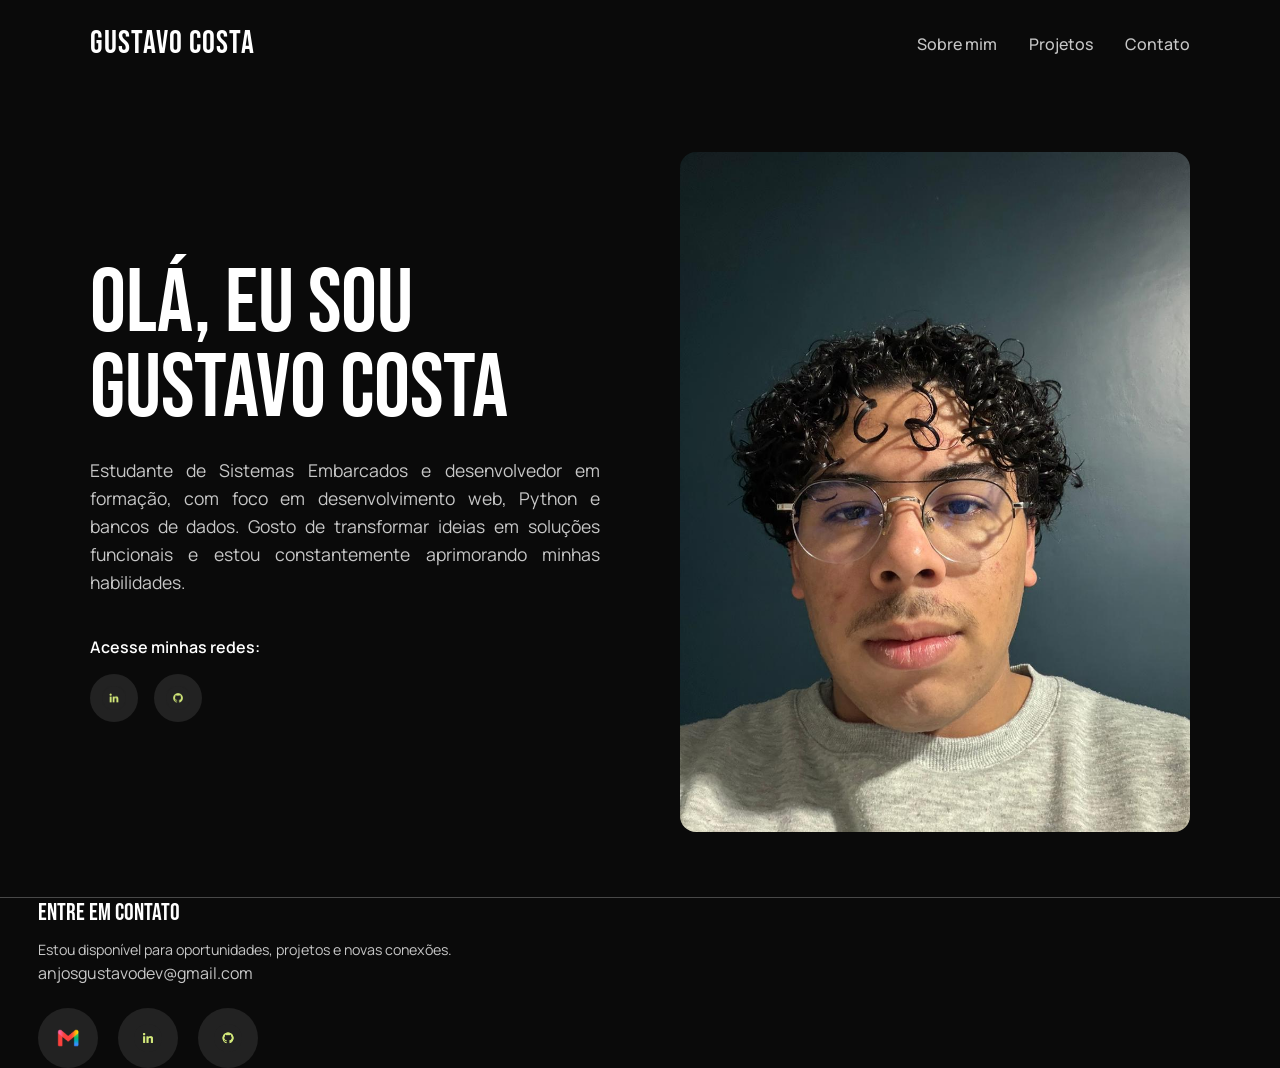
==== commit c3e04961: "últimas atualizações" ====
--- a/index.html
+++ b/index.html
@@ -82,7 +82,7 @@
         <section class="home__apresentacao">
             <img 
                 class="home__imagem" 
-                src="assets/image.png" 
+                src="assets/image.jpeg" 
                 alt="Foto do gustavo costa"
             >
         </section>
